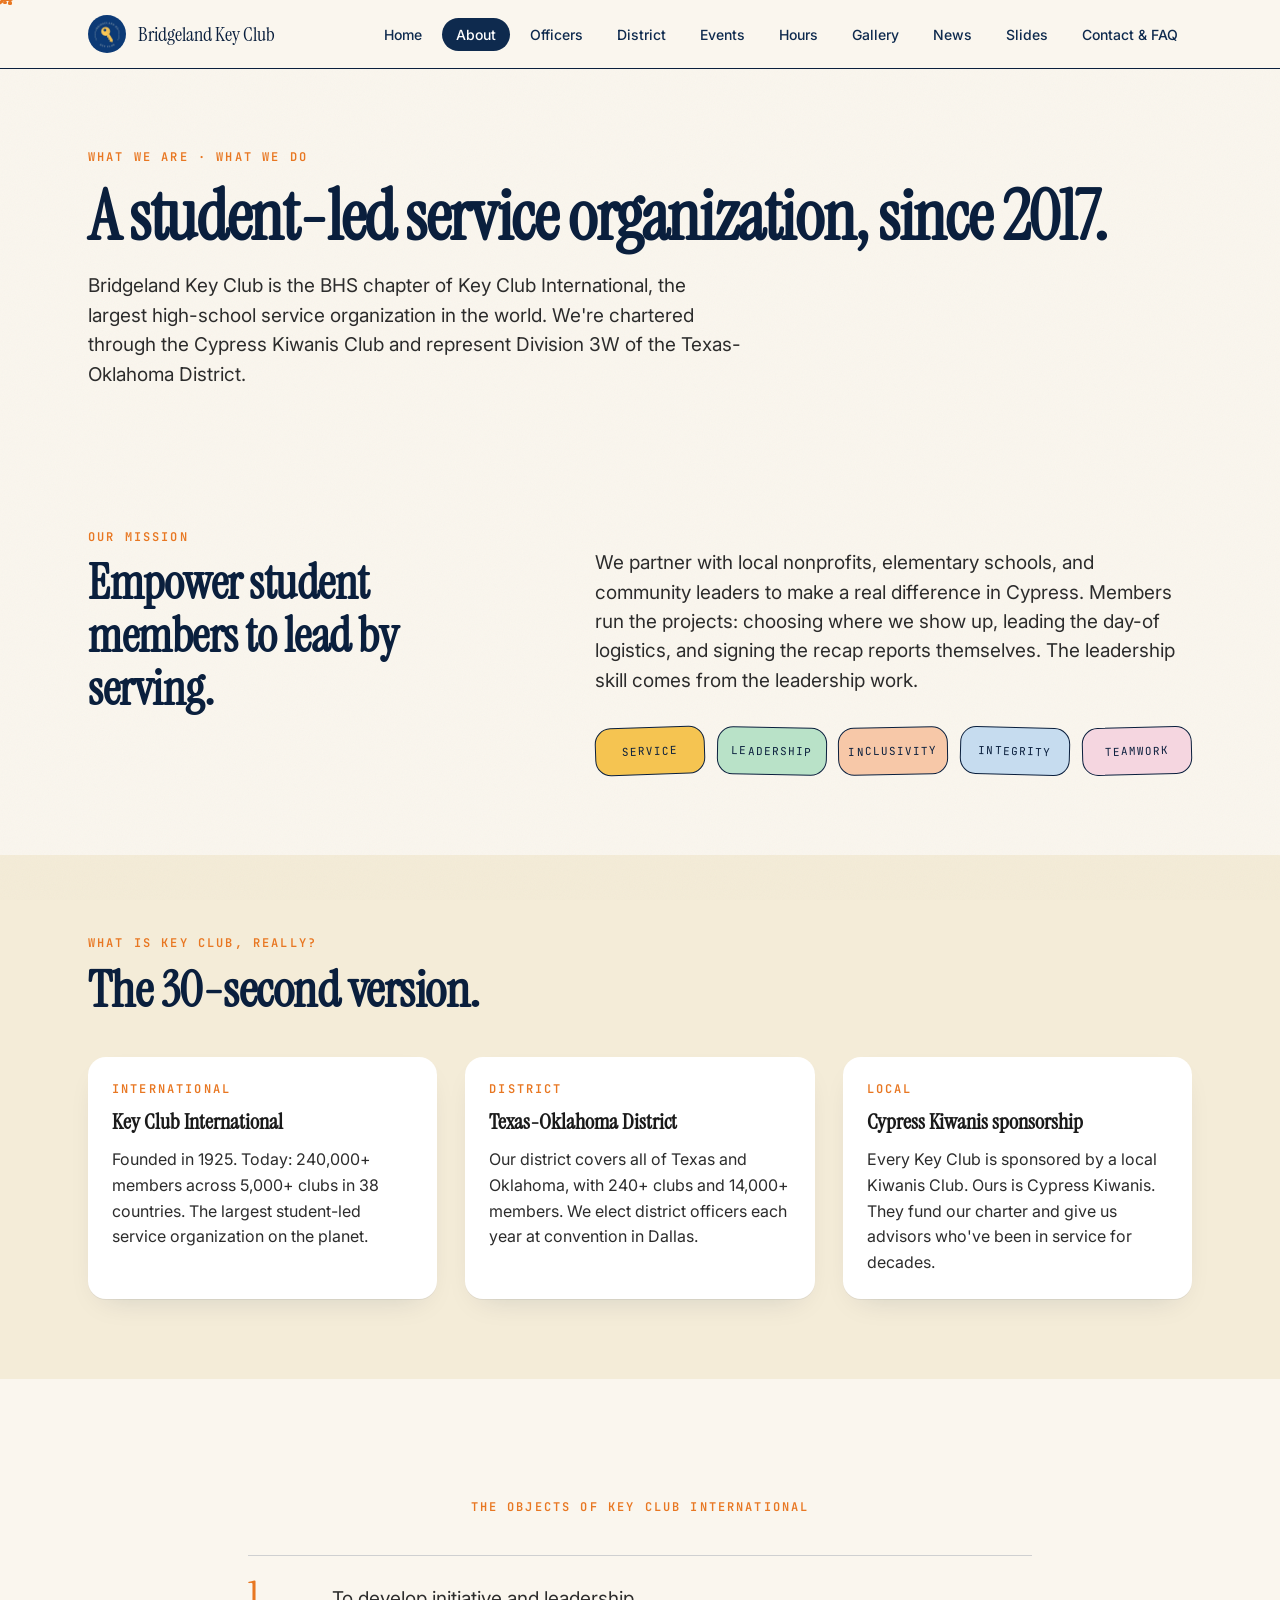
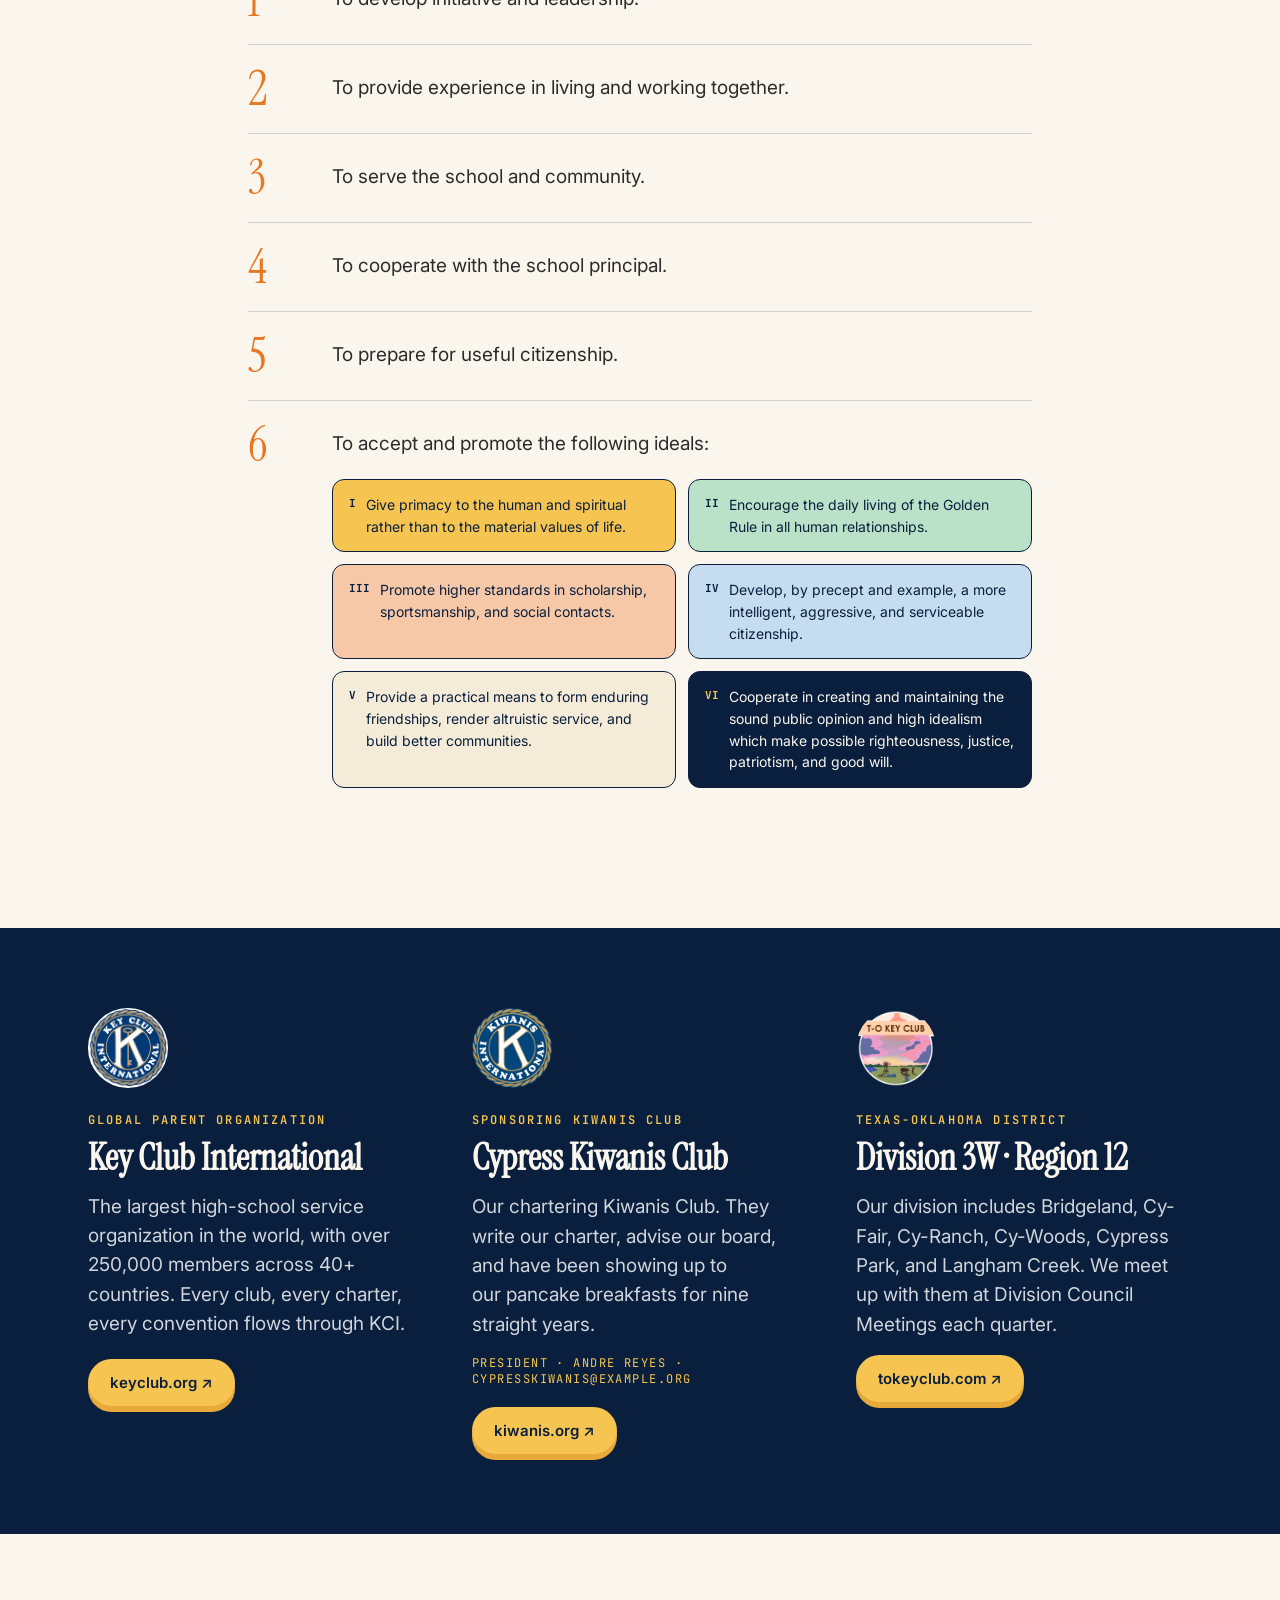
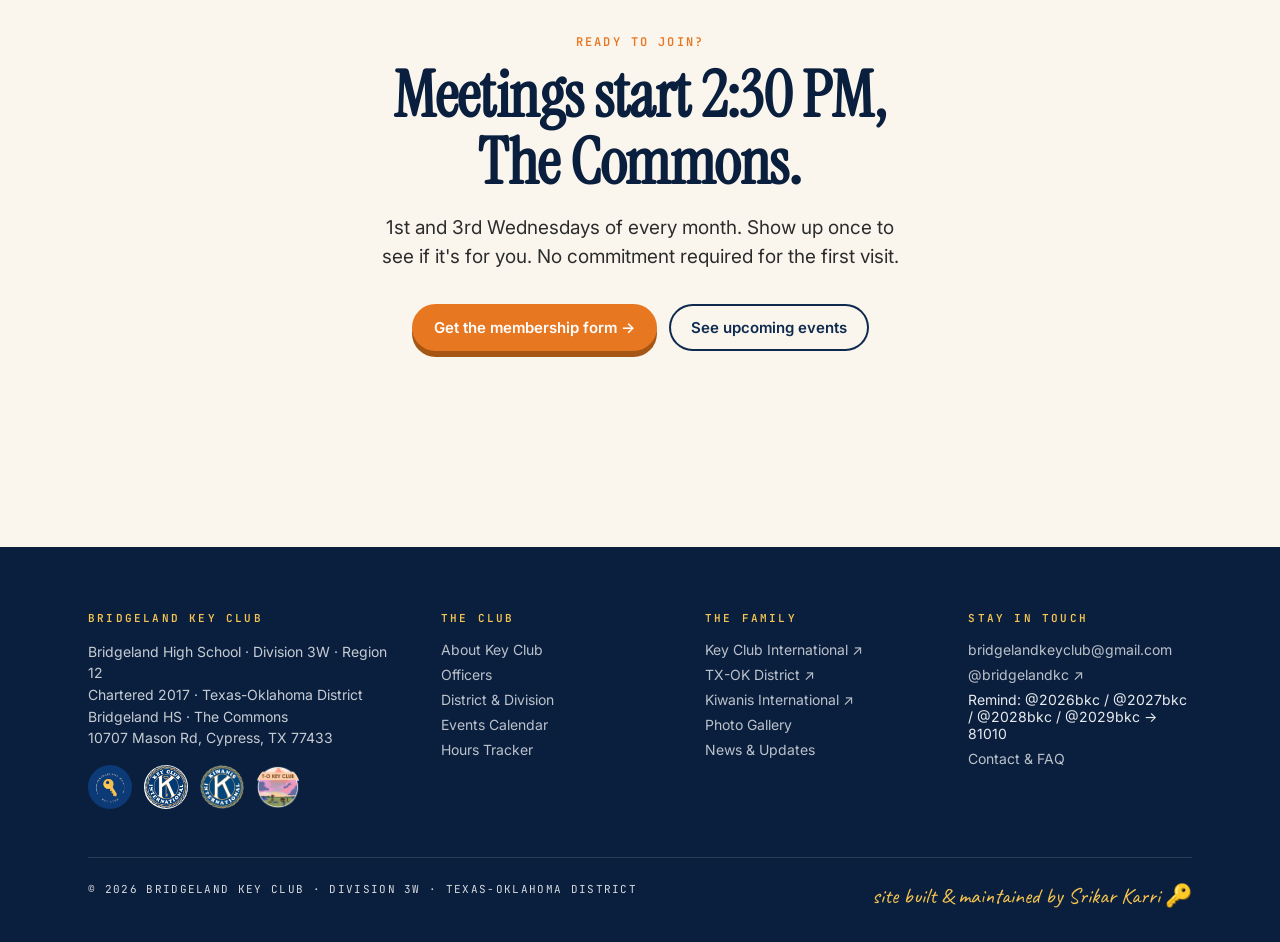
==== about.html @ 5ecffca8 "Initial commit: Bridgeland Key Club website Full static site — 11 pages, shared design system, offic" ====
<!doctype html>
<html lang="en">
<head>
  <meta charset="utf-8" />
  <meta name="viewport" content="width=device-width, initial-scale=1" />
  <title>About | Bridgeland Key Club</title>
  <link rel="icon" href="assets/bridgeland-keyclub-logo.jpg" />
  <link rel="preconnect" href="https://fonts.googleapis.com" />
  <link rel="preconnect" href="https://fonts.gstatic.com" crossorigin />
  <link href="https://fonts.googleapis.com/css2?family=Fraunces:opsz,wght,SOFT@9..144,300..800,30..100&family=Instrument+Serif:ital@0;1&family=Caveat:wght@500;700&family=Inter:wght@400;500;600;700&family=JetBrains+Mono:wght@400;500&display=swap" rel="stylesheet" />
  <link rel="stylesheet" href="shared/styles.css" />
  <style>
    .value-pill {
      text-align:center; padding:16px 8px;
      border:1.5px solid var(--navy-900); border-radius:16px;
      font-family:var(--mono); font-size:11px; letter-spacing:.1em; text-transform:uppercase;
      color:var(--navy-900);
    }
    .obj-row {
      display:grid; grid-template-columns:60px 1fr; gap:24px;
      padding:20px 0; border-top:1px solid rgba(14,42,78,.18);
    }
    .obj-num { font-family:var(--display); font-size:48px; line-height:1; color:var(--red-600); }
    @media(max-width:900px) {
      .dark-3col { grid-template-columns:1fr 1fr !important; gap:36px !important; }
    }
    @media(max-width:720px) {
      .mission-grid  { grid-template-columns:1fr !important; gap:40px !important; }
      .kci-grid      { grid-template-columns:1fr !important; }
      .values-grid   { grid-template-columns:repeat(2,1fr) !important; }
      .three-col     { grid-template-columns:1fr !important; }
      .dark-3col     { grid-template-columns:1fr !important; }
      .ideals-grid   { grid-template-columns:1fr !important; }
    }
    @media(max-width:480px) {
      .values-grid   { grid-template-columns:repeat(2,1fr) !important; }
      .ideals-grid   { grid-template-columns:1fr !important; }
    }
  </style>
</head>
<body class="grain">

  <div id="mascot" style="position:fixed;top:0;left:0;pointer-events:none;z-index:9999;transform:translate(-100px,-100px);">
    <svg width="32" height="32" viewBox="0 0 64 64" fill="none" xmlns="http://www.w3.org/2000/svg">
      <circle cx="24" cy="24" r="16" stroke="#e87722" stroke-width="6"/>
      <circle cx="24" cy="24" r="7"  fill="#e87722"/>
      <rect x="36" y="26" width="22" height="8" rx="4" fill="#e87722"/>
      <rect x="48" y="34" width="8"  height="8" rx="3" fill="#e87722"/>
      <rect x="38" y="34" width="8"  height="6" rx="3" fill="#e87722"/>
    </svg>
  </div>

  <nav class="topnav" style="position:relative;">
    <div class="topnav-inner">
      <a href="home.html" class="topnav-brand">
        <img src="assets/bridgeland-keyclub-logo.jpg" alt="Bridgeland Key Club logo" />
        <span>Bridgeland Key Club</span>
      </a>
      <div class="topnav-links" id="nav-links">
        <a href="home.html"      class="topnav-link">Home</a>
        <a href="about.html"     class="topnav-link active">About</a>
        <a href="officers.html"  class="topnav-link">Officers</a>
        <a href="district.html"  class="topnav-link">District</a>
        <a href="events.html"    class="topnav-link">Events</a>
        <a href="hours.html"     class="topnav-link">Hours</a>
        <a href="gallery.html"   class="topnav-link">Gallery</a>
        <a href="news.html"      class="topnav-link">News</a>
        <a href="slides.html"    class="topnav-link">Slides</a>
        <a href="contact.html"   class="topnav-link">Contact &amp; FAQ</a>
      </div>
      <button class="menu-btn" id="menu-btn" aria-label="Toggle navigation" aria-expanded="false">Menu</button>
    </div>
  </nav>

  <!-- ── Page header ── -->
  <section style="padding:80px 0 60px;background:var(--cream);">
    <div class="wrap">
      <div class="eyebrow" data-reveal>What we are · what we do</div>
      <h1 data-reveal style="font-family:var(--display);font-size:clamp(44px,5.5vw,84px);line-height:1;letter-spacing:-0.02em;margin:16px 0 0;color:var(--navy-900);">A student-led service organization, since 2017.</h1>
      <p data-reveal class="body-lg" style="margin:20px 0 0;max-width:700px;transition-delay:.1s;">Bridgeland Key Club is the BHS chapter of Key Club International, the largest high-school service organization in the world. We're chartered through the Cypress Kiwanis Club and represent Division 3W of the Texas-Oklahoma District.</p>
    </div>
  </section>

  <!-- ── Mission ── -->
  <section style="padding:80px 0;">
    <div class="wrap mission-grid" style="display:grid;grid-template-columns:1fr 1.4fr;gap:80px;align-items:start;">
      <div data-reveal>
        <div class="eyebrow">Our mission</div>
        <h2 style="font-family:var(--display);font-size:clamp(32px,4vw,48px);line-height:1.1;letter-spacing:-0.01em;margin:12px 0 0;color:var(--navy-900);">Empower student members to lead by serving.</h2>
      </div>
      <div data-reveal style="transition-delay:.12s;">
        <p class="body-lg">We partner with local nonprofits, elementary schools, and community leaders to make a real difference in Cypress. Members run the projects: choosing where we show up, leading the day-of logistics, and signing the recap reports themselves. The leadership skill comes from the leadership work.</p>
        <div class="values-grid" style="display:grid;grid-template-columns:repeat(5,1fr);gap:12px;margin-top:32px;">
          <div class="value-pill" style="background:var(--butter);transform:rotate(-2deg);">Service</div>
          <div class="value-pill" style="background:var(--mint);transform:rotate(1deg);">Leadership</div>
          <div class="value-pill" style="background:var(--peach);transform:rotate(-1deg);">Inclusivity</div>
          <div class="value-pill" style="background:var(--sky);transform:rotate(1.5deg);">Integrity</div>
          <div class="value-pill" style="background:#f5d6e0;transform:rotate(-1.5deg);">Teamwork</div>
        </div>
      </div>
    </div>
  </section>

  <!-- ── What is Key Club? ── -->
  <section style="padding:80px 0;background:var(--cream-2);">
    <div class="wrap">
      <div data-reveal>
        <div class="eyebrow">What is Key Club, really?</div>
        <h2 style="font-family:var(--display);font-size:clamp(32px,4vw,52px);line-height:1.05;letter-spacing:-0.01em;margin:12px 0 0;color:var(--navy-900);">The 30-second version.</h2>
      </div>
      <div class="three-col" style="display:grid;grid-template-columns:repeat(3,1fr);gap:28px;margin-top:40px;">
        <div data-reveal style="transition-delay:0ms;">
          <div class="card" style="height:100%;">
            <div class="eyebrow" style="color:var(--red-600);">International</div>
            <h3 style="font-family:var(--display);font-size:22px;line-height:1.2;margin:12px 0;">Key Club International</h3>
            <p class="body" style="margin:0;">Founded in 1925. Today: 240,000+ members across 5,000+ clubs in 38 countries. The largest student-led service organization on the planet.</p>
          </div>
        </div>
        <div data-reveal style="transition-delay:100ms;">
          <div class="card" style="height:100%;">
            <div class="eyebrow" style="color:var(--red-600);">District</div>
            <h3 style="font-family:var(--display);font-size:22px;line-height:1.2;margin:12px 0;">Texas-Oklahoma District</h3>
            <p class="body" style="margin:0;">Our district covers all of Texas and Oklahoma, with 240+ clubs and 14,000+ members. We elect district officers each year at convention in Dallas.</p>
          </div>
        </div>
        <div data-reveal style="transition-delay:200ms;">
          <div class="card" style="height:100%;">
            <div class="eyebrow" style="color:var(--red-600);">Local</div>
            <h3 style="font-family:var(--display);font-size:22px;line-height:1.2;margin:12px 0;">Cypress Kiwanis sponsorship</h3>
            <p class="body" style="margin:0;">Every Key Club is sponsored by a local Kiwanis Club. Ours is Cypress Kiwanis. They fund our charter and give us advisors who've been in service for decades.</p>
          </div>
        </div>
      </div>
    </div>
  </section>

  <!-- ── Objects of Key Club ── -->
  <section style="padding:120px 0;">
    <div class="wrap" style="max-width:880px;">
      <div data-reveal class="eyebrow" style="text-align:center;">The Objects of Key Club International</div>
      <ol style="list-style:none;padding:0;margin:40px 0 0;">
        <li data-reveal class="obj-row" style="transition-delay:0ms;">
          <div class="obj-num">1</div>
          <div class="body-lg" style="padding-top:8px;">To develop initiative and leadership.</div>
        </li>
        <li data-reveal class="obj-row" style="transition-delay:60ms;">
          <div class="obj-num">2</div>
          <div class="body-lg" style="padding-top:8px;">To provide experience in living and working together.</div>
        </li>
        <li data-reveal class="obj-row" style="transition-delay:120ms;">
          <div class="obj-num">3</div>
          <div class="body-lg" style="padding-top:8px;">To serve the school and community.</div>
        </li>
        <li data-reveal class="obj-row" style="transition-delay:180ms;">
          <div class="obj-num">4</div>
          <div class="body-lg" style="padding-top:8px;">To cooperate with the school principal.</div>
        </li>
        <li data-reveal class="obj-row" style="transition-delay:240ms;">
          <div class="obj-num">5</div>
          <div class="body-lg" style="padding-top:8px;">To prepare for useful citizenship.</div>
        </li>
        <li data-reveal class="obj-row" style="transition-delay:300ms;align-items:flex-start;">
          <div class="obj-num">6</div>
          <div style="padding-top:8px;flex:1;">
            <div class="body-lg" style="margin-bottom:20px;">To accept and promote the following ideals:</div>
            <div class="ideals-grid" style="display:grid;grid-template-columns:1fr 1fr;gap:12px;">
              <div style="background:var(--butter);border:1.5px solid var(--navy-900);border-radius:12px;padding:14px 16px;display:flex;gap:10px;align-items:flex-start;">
                <span style="font-family:var(--mono);font-size:11px;font-weight:700;color:var(--navy-900);flex-shrink:0;margin-top:2px;">I</span>
                <span style="font-size:14px;line-height:1.55;color:var(--navy-900);">Give primacy to the human and spiritual rather than to the material values of life.</span>
              </div>
              <div style="background:var(--mint);border:1.5px solid var(--navy-900);border-radius:12px;padding:14px 16px;display:flex;gap:10px;align-items:flex-start;">
                <span style="font-family:var(--mono);font-size:11px;font-weight:700;color:var(--navy-900);flex-shrink:0;margin-top:2px;">II</span>
                <span style="font-size:14px;line-height:1.55;color:var(--navy-900);">Encourage the daily living of the Golden Rule in all human relationships.</span>
              </div>
              <div style="background:var(--peach);border:1.5px solid var(--navy-900);border-radius:12px;padding:14px 16px;display:flex;gap:10px;align-items:flex-start;">
                <span style="font-family:var(--mono);font-size:11px;font-weight:700;color:var(--navy-900);flex-shrink:0;margin-top:2px;">III</span>
                <span style="font-size:14px;line-height:1.55;color:var(--navy-900);">Promote higher standards in scholarship, sportsmanship, and social contacts.</span>
              </div>
              <div style="background:var(--sky);border:1.5px solid var(--navy-900);border-radius:12px;padding:14px 16px;display:flex;gap:10px;align-items:flex-start;">
                <span style="font-family:var(--mono);font-size:11px;font-weight:700;color:var(--navy-900);flex-shrink:0;margin-top:2px;">IV</span>
                <span style="font-size:14px;line-height:1.55;color:var(--navy-900);">Develop, by precept and example, a more intelligent, aggressive, and serviceable citizenship.</span>
              </div>
              <div style="background:var(--cream-2);border:1.5px solid var(--navy-900);border-radius:12px;padding:14px 16px;display:flex;gap:10px;align-items:flex-start;">
                <span style="font-family:var(--mono);font-size:11px;font-weight:700;color:var(--navy-900);flex-shrink:0;margin-top:2px;">V</span>
                <span style="font-size:14px;line-height:1.55;color:var(--navy-900);">Provide a practical means to form enduring friendships, render altruistic service, and build better communities.</span>
              </div>
              <div style="background:var(--navy-900);border:1.5px solid var(--navy-900);border-radius:12px;padding:14px 16px;display:flex;gap:10px;align-items:flex-start;">
                <span style="font-family:var(--mono);font-size:11px;font-weight:700;color:var(--butter);flex-shrink:0;margin-top:2px;">VI</span>
                <span style="font-size:14px;line-height:1.55;color:var(--cream);">Cooperate in creating and maintaining the sound public opinion and high idealism which make possible righteousness, justice, patriotism, and good will.</span>
              </div>
            </div>
          </div>
        </li>
      </ol>
    </div>
  </section>

  <!-- ── KCI + Kiwanis + District dark section ── -->
  <section style="padding:80px 0;background:var(--navy-900);color:var(--cream);">
    <div class="wrap dark-3col" style="display:grid;grid-template-columns:1fr 1fr 1fr;gap:48px;">
      <div data-reveal>
        <img src="assets/keyclub-international-seal.jpg" alt="Key Club International" style="width:80px;margin-bottom:24px;border-radius:50%;" />
        <div class="eyebrow" style="color:var(--butter);">Global parent organization</div>
        <h3 style="font-family:var(--display);font-size:36px;line-height:1;margin:12px 0 16px;color:var(--cream);">Key Club International</h3>
        <p class="body-lg" style="color:rgba(243,244,247,.85);margin:0 0 20px;">The largest high-school service organization in the world, with over 250,000 members across 40+ countries. Every club, every charter, every convention flows through KCI.</p>
        <a href="https://keyclub.org" target="_blank" rel="noopener" class="btn butter">keyclub.org ↗</a>
      </div>
      <div data-reveal style="transition-delay:.08s;">
        <img src="assets/kiwanis-logo.webp" alt="Kiwanis" style="width:80px;margin-bottom:24px;border-radius:8px;" />
        <div class="eyebrow" style="color:var(--butter);">Sponsoring Kiwanis Club</div>
        <h3 style="font-family:var(--display);font-size:36px;line-height:1;margin:12px 0 16px;color:var(--cream);">Cypress Kiwanis Club</h3>
        <p class="body-lg" style="color:rgba(243,244,247,.85);margin:0 0 16px;">Our chartering Kiwanis Club. They write our charter, advise our board, and have been showing up to our pancake breakfasts for nine straight years.</p>
        <p style="font-family:var(--mono);font-size:12px;letter-spacing:.12em;text-transform:uppercase;color:var(--butter);margin:0 0 20px;">President · Andre Reyes · cypresskiwanis@example.org</p>
        <a href="https://kiwanis.org" target="_blank" rel="noopener" class="btn butter">kiwanis.org ↗</a>
      </div>
      <div data-reveal style="transition-delay:.16s;">
        <img src="assets/txok-keyclub-logo.webp" alt="TX-OK Key Club" style="width:80px;margin-bottom:24px;border-radius:50%;" />
        <div class="eyebrow" style="color:var(--butter);">Texas-Oklahoma District</div>
        <h3 style="font-family:var(--display);font-size:36px;line-height:1;margin:12px 0 16px;color:var(--cream);">Division 3W · Region 12</h3>
        <p class="body-lg" style="color:rgba(243,244,247,.85);margin:0 0 16px;">Our division includes Bridgeland, Cy-Fair, Cy-Ranch, Cy-Woods, Cypress Park, and Langham Creek. We meet up with them at Division Council Meetings each quarter.</p>
        <a href="https://tokeyclub.com" target="_blank" rel="noopener" class="btn butter">tokeyclub.com ↗</a>
      </div>
    </div>
  </section>

  <!-- ── Join CTA ── -->
  <section style="padding:100px 0;background:var(--cream);">
    <div class="wrap" style="text-align:center;max-width:640px;">
      <div data-reveal class="eyebrow">Ready to join?</div>
      <h2 data-reveal style="font-family:var(--display);font-size:clamp(36px,5vw,64px);line-height:1.05;letter-spacing:-0.01em;margin:12px 0 16px;color:var(--navy-900);transition-delay:.06s;">Meetings start 2:30 PM, The Commons.</h2>
      <p data-reveal class="body-lg" style="margin:0 0 32px;transition-delay:.1s;">1st and 3rd Wednesdays of every month. Show up once to see if it's for you. No commitment required for the first visit.</p>
      <div data-reveal style="display:flex;gap:12px;justify-content:center;flex-wrap:wrap;transition-delay:.14s;">
        <a href="https://docs.google.com/forms/d/1jY-JtybDWFTm4HO-oOFvker6qQ-0M0anZ0Idi35E0Sk/viewform" target="_blank" rel="noopener" class="btn red">Get the membership form →</a>
        <a href="events.html"  class="btn ghost">See upcoming events</a>
      </div>
    </div>
  </section>

  <footer class="site-footer">
    <div class="wrap">
      <div class="footer-grid">
        <div>
          <h4>Bridgeland Key Club</h4>
          <p style="margin:0;font-size:14px;line-height:1.55;opacity:.85;">
            Bridgeland High School · Division 3W · Region 12<br/>
            Chartered 2017 · Texas-Oklahoma District<br/>
            Bridgeland HS · The Commons<br/>
            10707 Mason Rd, Cypress, TX 77433
          </p>
          <div class="footer-logos">
            <img src="assets/bridgeland-keyclub-logo.jpg"    alt="Bridgeland Key Club" />
            <img src="assets/keyclub-international-seal.jpg" alt="Key Club International" />
            <img src="assets/kiwanis-logo.webp"              alt="Kiwanis" />
            <img src="assets/txok-keyclub-logo.webp"         alt="TX-OK District" />
          </div>
        </div>
        <div>
          <h4>The Club</h4>
          <ul>
            <li><a href="about.html">About Key Club</a></li>
            <li><a href="officers.html">Officers</a></li>
            <li><a href="district.html">District &amp; Division</a></li>
            <li><a href="events.html">Events Calendar</a></li>
            <li><a href="hours.html">Hours Tracker</a></li>
          </ul>
        </div>
        <div>
          <h4>The Family</h4>
          <ul>
            <li><a href="https://keyclub.org"   target="_blank" rel="noopener">Key Club International ↗</a></li>
            <li><a href="https://tokeyclub.com" target="_blank" rel="noopener">TX-OK District ↗</a></li>
            <li><a href="https://kiwanis.org"   target="_blank" rel="noopener">Kiwanis International ↗</a></li>
            <li><a href="gallery.html">Photo Gallery</a></li>
            <li><a href="news.html">News &amp; Updates</a></li>
          </ul>
        </div>
        <div>
          <h4>Stay in touch</h4>
          <ul>
            <li><a href="mailto:bridgelandkeyclub@gmail.com">bridgelandkeyclub@gmail.com</a></li>
            <li><a href="https://instagram.com/bridgelandkc" target="_blank" rel="noopener">@bridgelandkc ↗</a></li>
            <li>Remind: @2026bkc / @2027bkc / @2028bkc / @2029bkc → 81010</li>
            <li><a href="contact.html">Contact &amp; FAQ</a></li>
          </ul>
        </div>
      </div>
      <div class="footer-bottom">
        <span>© <span id="yr"></span> Bridgeland Key Club · Division 3W · Texas-Oklahoma District</span>
        <span class="footer-credit">site built &amp; maintained by Srikar Karri 🔑</span>
      </div>
    </div>
  </footer>

  <script src="shared/data.js"></script>
  <script>
    document.getElementById('yr').textContent = new Date().getFullYear();

    var menuBtn  = document.getElementById('menu-btn');
    var navLinks = document.getElementById('nav-links');
    menuBtn.addEventListener('click', function() {
      var open = document.body.classList.toggle('nav-open');
      menuBtn.setAttribute('aria-expanded', open);
    });

    var revealObs = new IntersectionObserver(function(entries) {
      entries.forEach(function(e) { if (e.isIntersecting) { e.target.classList.add('in'); revealObs.unobserve(e.target); } });
    }, { threshold: 0.12 });
    document.querySelectorAll('[data-reveal]').forEach(function(el) { revealObs.observe(el); });

    var mascot = document.getElementById('mascot');
    var mx = 0, my = 0, cx = 0, cy = 0;
    document.addEventListener('mousemove', function(e) { mx = e.clientX; my = e.clientY; });
    (function tick() {
      cx += (mx - cx) * 0.12; cy += (my - cy) * 0.12;
      var angle = Math.atan2(my - cy, mx - cx) * 180 / Math.PI;
      mascot.style.transform = 'translate(' + (cx - 16) + 'px,' + (cy - 16) + 'px) rotate(' + angle + 'deg)';
      requestAnimationFrame(tick);
    })();
  </script>
</body>
</html>
---- shared/styles.css ----
/* ============================================================
   Bridgeland Key Club — shared design tokens & utilities
   ============================================================ */

:root {
  /* Bridgeland palette */
  --navy-900: #0a1f3d;
  --navy-800: #0e2a4e;
  --navy-700: #16386a;
  --navy-600: #1f4682;
  --silver-300: #d8dbe0;
  --silver-200: #e8eaee;
  --silver-100: #f3f4f7;
  --red-600:  #e87722;
  --red-500:  #f08a3a;
  --red-100:  #fde9d4;

  /* Warm playful accents (Direction 1 default) */
  --cream:    #faf6ee;
  --cream-2:  #f4ecd8;
  --butter:   #f5c451;
  --butter-2: #e8a93b;
  --mint:     #b9e2c8;
  --peach:    #f7c8a8;
  --sky:      #c6dcef;
  --ink:      #1a1a1a;
  --ink-2:    #2c2c2c;
  --paper:    #fffaf0;

  /* Dark mode */
  --dark-bg:  #0a1326;
  --dark-card:#152340;
  --dark-fg:  #f3f4f7;

  /* Type */
  --serif: "Fraunces", "Iowan Old Style", Georgia, serif;
  --display: "Instrument Serif", "Fraunces", Georgia, serif;
  --hand: "Caveat", "Bradley Hand", cursive;
  --sans: "Inter", -apple-system, BlinkMacSystemFont, "Segoe UI", sans-serif;
  --mono: "JetBrains Mono", "SF Mono", ui-monospace, Menlo, monospace;

  --maxw: 1200px;
  --gutter: clamp(20px, 4vw, 48px);
}

* { box-sizing: border-box; }

html, body {
  margin: 0;
  padding: 0;
  font-family: var(--sans);
  color: var(--ink);
  background: var(--cream);
  -webkit-font-smoothing: antialiased;
  text-rendering: optimizeLegibility;
}

a { color: inherit; }

img { max-width: 100%; display: block; }

/* Subtle grain so cream backgrounds don't feel flat */
.grain::before {
  content: "";
  position: fixed;
  inset: 0;
  pointer-events: none;
  z-index: 1;
  opacity: 0.04;
  mix-blend-mode: multiply;
  background-image: url("data:image/svg+xml;utf8,<svg xmlns='http://www.w3.org/2000/svg' width='200' height='200'><filter id='n'><feTurbulence type='fractalNoise' baseFrequency='0.85' numOctaves='2'/></filter><rect width='100%' height='100%' filter='url(%23n)'/></svg>");
}

/* Container */
.wrap {
  width: 100%;
  max-width: var(--maxw);
  margin: 0 auto;
  padding: 0 var(--gutter);
  position: relative;
  z-index: 2;
}

/* ============================================================
   Sticker / scrapbook utilities (Direction 1)
   ============================================================ */

.tape {
  position: absolute;
  background: rgba(245, 196, 81, 0.55);
  height: 22px;
  width: 90px;
  box-shadow: 0 2px 4px rgba(0,0,0,0.06);
  pointer-events: none;
}
.tape.washi-mint { background: rgba(185, 226, 200, 0.7); }
.tape.washi-peach { background: rgba(247, 200, 168, 0.7); }
.tape.washi-red { background: rgba(200,16,46,0.25); }

.polaroid {
  background: white;
  padding: 12px 12px 44px;
  box-shadow: 0 12px 28px -8px rgba(10,31,61,0.25), 0 2px 4px rgba(0,0,0,0.06);
  display: inline-block;
  position: relative;
  font-family: var(--hand);
  text-align: center;
  font-size: 22px;
  color: var(--navy-800);
}
.polaroid .pic {
  width: 100%;
  aspect-ratio: 1/1;
  background: var(--silver-200);
  display: block;
  margin-bottom: 8px;
  background-image: linear-gradient(135deg, var(--navy-700), var(--navy-800));
  position: relative;
  overflow: hidden;
}

.sticker-key {
  width: 56px;
  height: 56px;
  display: inline-grid;
  place-items: center;
  border-radius: 50%;
  background: var(--butter);
  color: var(--navy-900);
  font-weight: 800;
  box-shadow: 0 4px 0 rgba(0,0,0,0.12), inset 0 -3px 0 rgba(0,0,0,0.08);
  position: relative;
}

.handnote {
  font-family: var(--hand);
  color: var(--red-600);
  transform: rotate(-3deg);
  display: inline-block;
}

/* ============================================================
   Buttons
   ============================================================ */

.btn {
  display: inline-flex;
  align-items: center;
  gap: 10px;
  padding: 14px 22px;
  border-radius: 999px;
  background: var(--navy-800);
  color: white;
  font-family: var(--sans);
  font-weight: 600;
  font-size: 15px;
  text-decoration: none;
  border: none;
  cursor: pointer;
  transition: transform 0.15s ease, box-shadow 0.15s ease;
  box-shadow: 0 6px 0 var(--navy-900);
}
.btn:hover { transform: translateY(-2px); box-shadow: 0 8px 0 var(--navy-900); }
.btn:active { transform: translateY(2px); box-shadow: 0 2px 0 var(--navy-900); }

.btn.red { background: var(--red-600); box-shadow: 0 6px 0 #a55514; }
.btn.red:hover { box-shadow: 0 8px 0 #a55514; }
.btn.butter { background: var(--butter); color: var(--navy-900); box-shadow: 0 6px 0 var(--butter-2); }
.btn.butter:hover { box-shadow: 0 8px 0 var(--butter-2); }
.btn.ghost { background: transparent; color: var(--navy-800); box-shadow: inset 0 0 0 2px var(--navy-800); }
.btn.ghost:hover { background: var(--navy-800); color: white; }

/* ============================================================
   Section headers
   ============================================================ */

.eyebrow {
  font-family: var(--mono);
  font-size: 12px;
  letter-spacing: 0.18em;
  text-transform: uppercase;
  color: var(--red-600);
  font-weight: 600;
}

.h-display {
  font-family: var(--display);
  font-weight: 400;
  font-size: clamp(48px, 7vw, 96px);
  line-height: 0.95;
  letter-spacing: -0.02em;
  color: var(--navy-900);
  margin: 0;
  text-wrap: balance;
}

.h-section {
  font-family: var(--display);
  font-weight: 400;
  font-size: clamp(36px, 5vw, 64px);
  line-height: 1;
  letter-spacing: -0.02em;
  color: var(--navy-900);
  margin: 0 0 24px;
}

.h-card {
  font-family: var(--serif);
  font-weight: 600;
  font-size: 22px;
  line-height: 1.15;
  letter-spacing: -0.01em;
  color: var(--navy-900);
  margin: 0;
}

.body-lg {
  font-size: 19px;
  line-height: 1.55;
  color: var(--ink-2);
  text-wrap: pretty;
}

.body { font-size: 16px; line-height: 1.6; color: var(--ink-2); }

/* ============================================================
   Cards
   ============================================================ */

.card {
  background: white;
  border-radius: 18px;
  padding: 24px;
  box-shadow: 0 1px 0 rgba(10,31,61,0.06), 0 12px 32px -16px rgba(10,31,61,0.18);
  position: relative;
}

.card.bordered {
  border: 1.5px solid var(--navy-900);
  box-shadow: 6px 6px 0 var(--navy-900);
}

.tilt-l { transform: rotate(-1.5deg); }
.tilt-r { transform: rotate(1.8deg); }
.tilt-l-lg { transform: rotate(-3deg); }
.tilt-r-lg { transform: rotate(3deg); }

/* ============================================================
   Nav
   ============================================================ */

.topnav {
  position: sticky;
  top: 0;
  z-index: 50;
  background: var(--cream);
  border-bottom: 1.5px solid var(--navy-900);
  backdrop-filter: blur(8px);
}
.topnav-inner {
  display: flex;
  align-items: center;
  gap: 28px;
  height: 68px;
  max-width: var(--maxw);
  margin: 0 auto;
  padding: 0 var(--gutter);
}
.topnav-brand {
  display: flex;
  align-items: center;
  gap: 12px;
  font-family: var(--display);
  font-size: 20px;
  color: var(--navy-900);
  text-decoration: none;
  font-weight: 500;
}
.topnav-brand img { width: 38px; height: 38px; border-radius: 50%; }
.topnav-links {
  display: flex;
  gap: 6px;
  margin-left: auto;
  flex-wrap: wrap;
}
.topnav-link {
  padding: 8px 14px;
  border-radius: 999px;
  text-decoration: none;
  color: var(--navy-800);
  font-size: 14px;
  font-weight: 500;
  transition: background 0.15s;
}
.topnav-link:hover { background: var(--silver-200); }
.topnav-link.active { background: var(--navy-800); color: white; }

/* ============================================================
   Footer
   ============================================================ */

.site-footer {
  background: var(--navy-900);
  color: var(--silver-200);
  padding: 64px 0 32px;
  margin-top: 96px;
  position: relative;
  z-index: 2;
}
.site-footer a { color: var(--silver-200); }
.footer-grid {
  display: grid;
  grid-template-columns: 1.4fr 1fr 1fr 1fr;
  gap: 40px;
}
.footer-grid h4 {
  font-family: var(--mono);
  font-size: 11px;
  letter-spacing: 0.2em;
  text-transform: uppercase;
  color: var(--butter);
  margin: 0 0 16px;
  font-weight: 600;
}
.footer-grid ul { list-style: none; padding: 0; margin: 0; display: flex; flex-direction: column; gap: 8px; font-size: 14px; }
.footer-grid a { text-decoration: none; opacity: 0.8; }
.footer-grid a:hover { opacity: 1; color: var(--butter); }
.footer-bottom {
  margin-top: 48px;
  padding-top: 24px;
  border-top: 1px solid rgba(255,255,255,0.12);
  font-family: var(--mono);
  font-size: 11px;
  letter-spacing: 0.12em;
  text-transform: uppercase;
  color: var(--silver-300);
  display: flex;
  justify-content: space-between;
  flex-wrap: wrap;
  gap: 16px;
}
.footer-credit {
  font-family: var(--hand);
  font-size: 22px;
  text-transform: none;
  letter-spacing: 0;
  color: var(--butter);
}
.footer-logos { display: flex; gap: 12px; margin-top: 16px; align-items: center; }
.footer-logos img { width: 44px; height: 44px; border-radius: 50%; object-fit: cover; }

/* ============================================================
   Photo placeholder system (no fake photos drawn)
   ============================================================ */

.photo-ph {
  position: relative;
  background:
    repeating-linear-gradient(
      135deg,
      rgba(14,42,78,0.06) 0 8px,
      rgba(14,42,78,0.10) 8px 16px
    ),
    var(--silver-200);
  display: grid;
  place-items: center;
  font-family: var(--mono);
  font-size: 11px;
  letter-spacing: 0.15em;
  text-transform: uppercase;
  color: var(--navy-700);
  text-align: center;
  padding: 16px;
  overflow: hidden;
}
.photo-ph::before {
  content: "";
  position: absolute;
  inset: 8px;
  border: 1.5px dashed rgba(14,42,78,0.35);
  border-radius: inherit;
  pointer-events: none;
}

/* ============================================================
   Dark mode (applied to body[data-theme="dark"])
   ============================================================ */

body[data-theme="dark"] {
  --cream: #0a1326;
  --cream-2: #14213f;
  --paper: #14213f;
  --silver-100: #1d2c4d;
  --silver-200: #25365b;
  --ink: #f3f4f7;
  --ink-2: #c7cdd9;
  --navy-900: #f5e6c8;
  --navy-800: #f0d99f;
}
body[data-theme="dark"] .topnav { background: rgba(10,19,38,0.85); border-bottom-color: rgba(255,255,255,0.1); }
body[data-theme="dark"] .topnav-link { color: var(--silver-200); }
body[data-theme="dark"] .topnav-link:hover { background: rgba(255,255,255,0.1); }
body[data-theme="dark"] .topnav-link.active { background: var(--butter); color: var(--navy-900); }
body[data-theme="dark"] .card { background: var(--cream-2); }
body[data-theme="dark"] .photo-ph { background: repeating-linear-gradient(135deg, rgba(255,255,255,0.04) 0 8px, rgba(255,255,255,0.07) 8px 16px), #1d2c4d; color: #c7cdd9; }
body[data-theme="dark"] .btn { background: var(--butter); color: var(--navy-900); box-shadow: 0 6px 0 var(--butter-2); }

/* Prevent horizontal overflow globally */
html { overflow-x: hidden; }
body { overflow-x: hidden; }

/* Responsive */
@media (max-width: 800px) {
  .footer-grid { grid-template-columns: 1fr 1fr; }
  .topnav-links { display: none; }
  .topnav .menu-btn { display: inline-flex; }
}

@media (max-width: 640px) {
  .body-lg { font-size: 17px; }
  .btn { padding: 11px 18px; font-size: 14px; }
  .topnav-brand span { display: none; }
  .site-footer { margin-top: 60px; padding-top: 44px; }
  .footer-bottom { flex-direction: column; align-items: flex-start; }
}

@media (max-width: 480px) {
  .footer-grid { grid-template-columns: 1fr; }
  .footer-logos img { width: 36px; height: 36px; }
  .card { padding: 18px; }
}

/* Mobile nav open state */
body.nav-open .topnav-links {
  display: flex;
  flex-direction: column;
  position: absolute;
  top: 100%;
  left: 0; right: 0;
  background: var(--navy-900);
  padding: 12px 0 20px;
  z-index: 200;
  box-shadow: 0 8px 24px rgba(0,0,0,.25);
}
body.nav-open .topnav-link {
  color: var(--cream);
  padding: 10px 24px;
  font-size: 15px;
  border-radius: 0;
}
body.nav-open .topnav-link:hover,
body.nav-open .topnav-link.active { background: rgba(255,255,255,.08); }

.menu-btn {
  display: none;
  margin-left: auto;
  background: var(--navy-800);
  color: white;
  border: none;
  padding: 10px 16px;
  border-radius: 999px;
  font-family: var(--mono);
  font-size: 12px;
  letter-spacing: 0.1em;
  text-transform: uppercase;
  min-height: 44px;
  cursor: pointer;
}

/* Scroll-reveal helper */
[data-reveal] {
  opacity: 0;
  transform: translateY(24px);
  transition: opacity 0.7s cubic-bezier(.2,.7,.2,1), transform 0.7s cubic-bezier(.2,.7,.2,1);
}
[data-reveal].in {
  opacity: 1;
  transform: translateY(0);
}
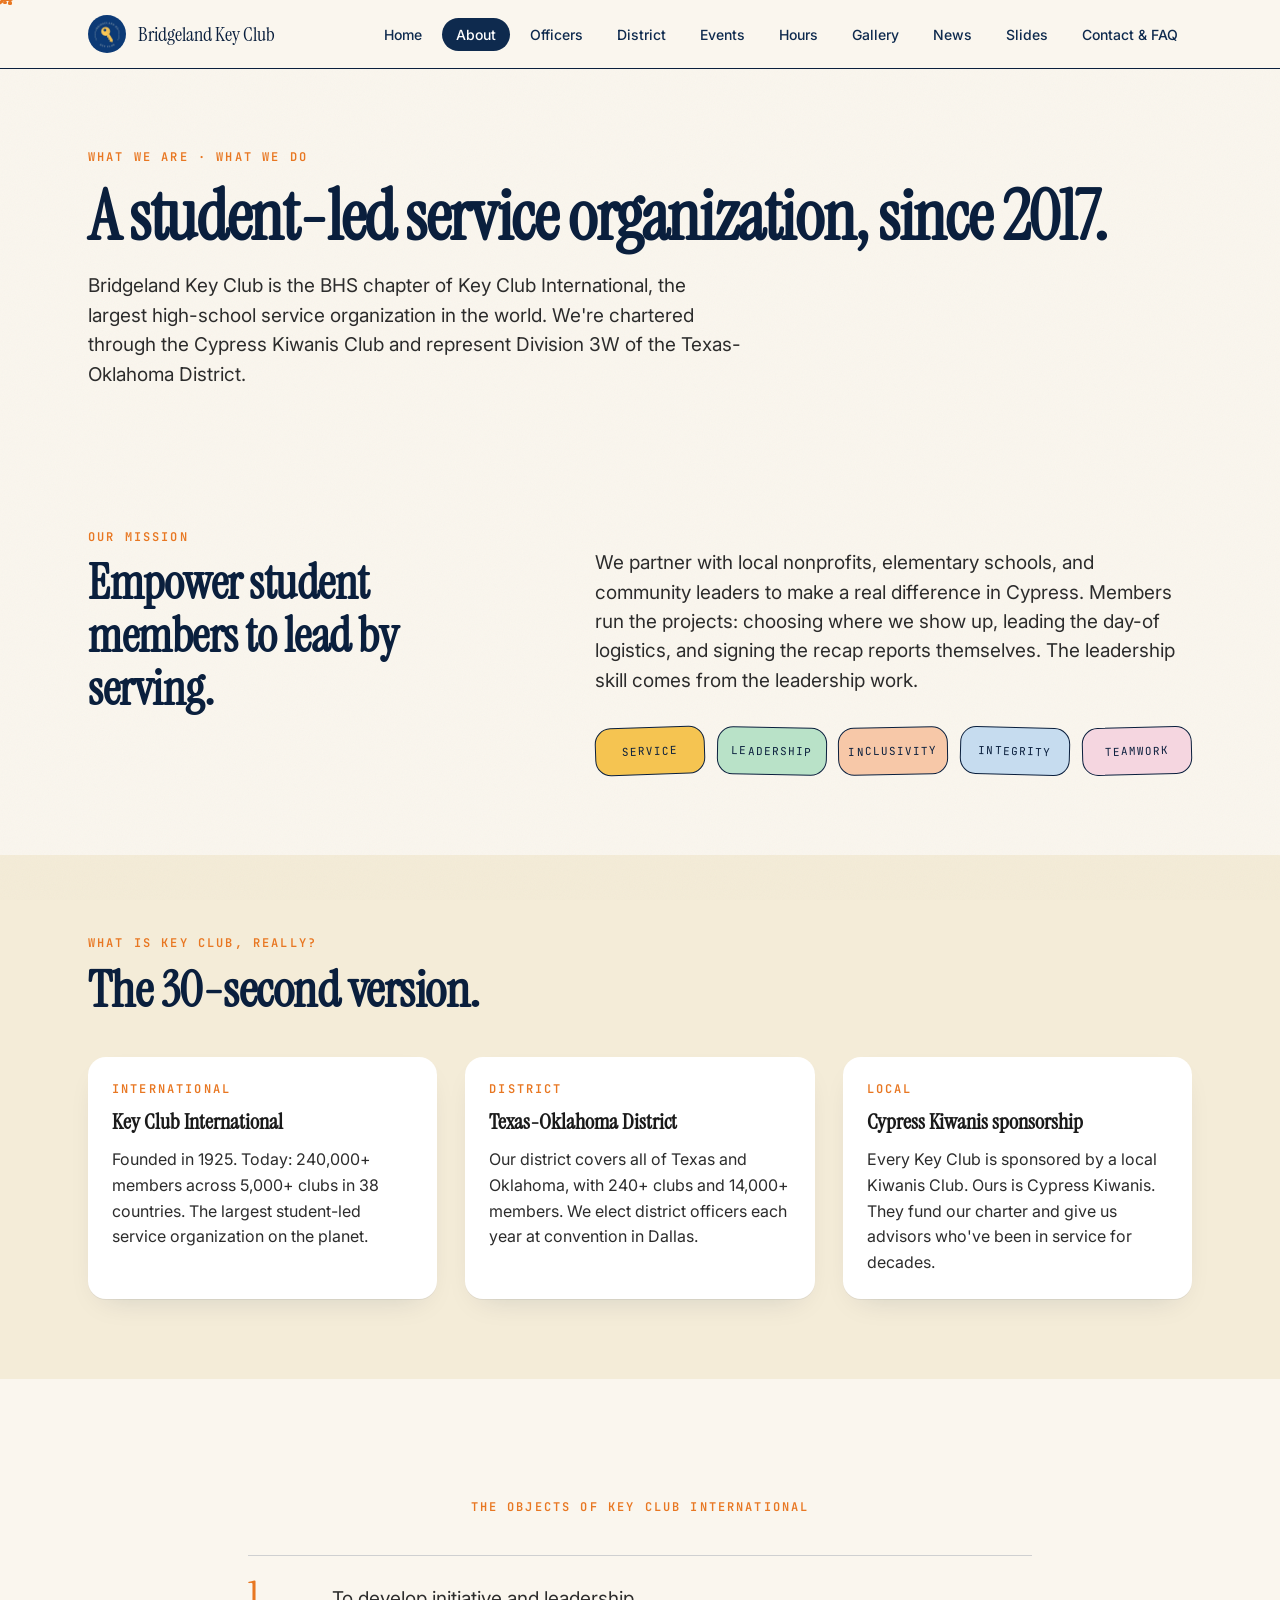
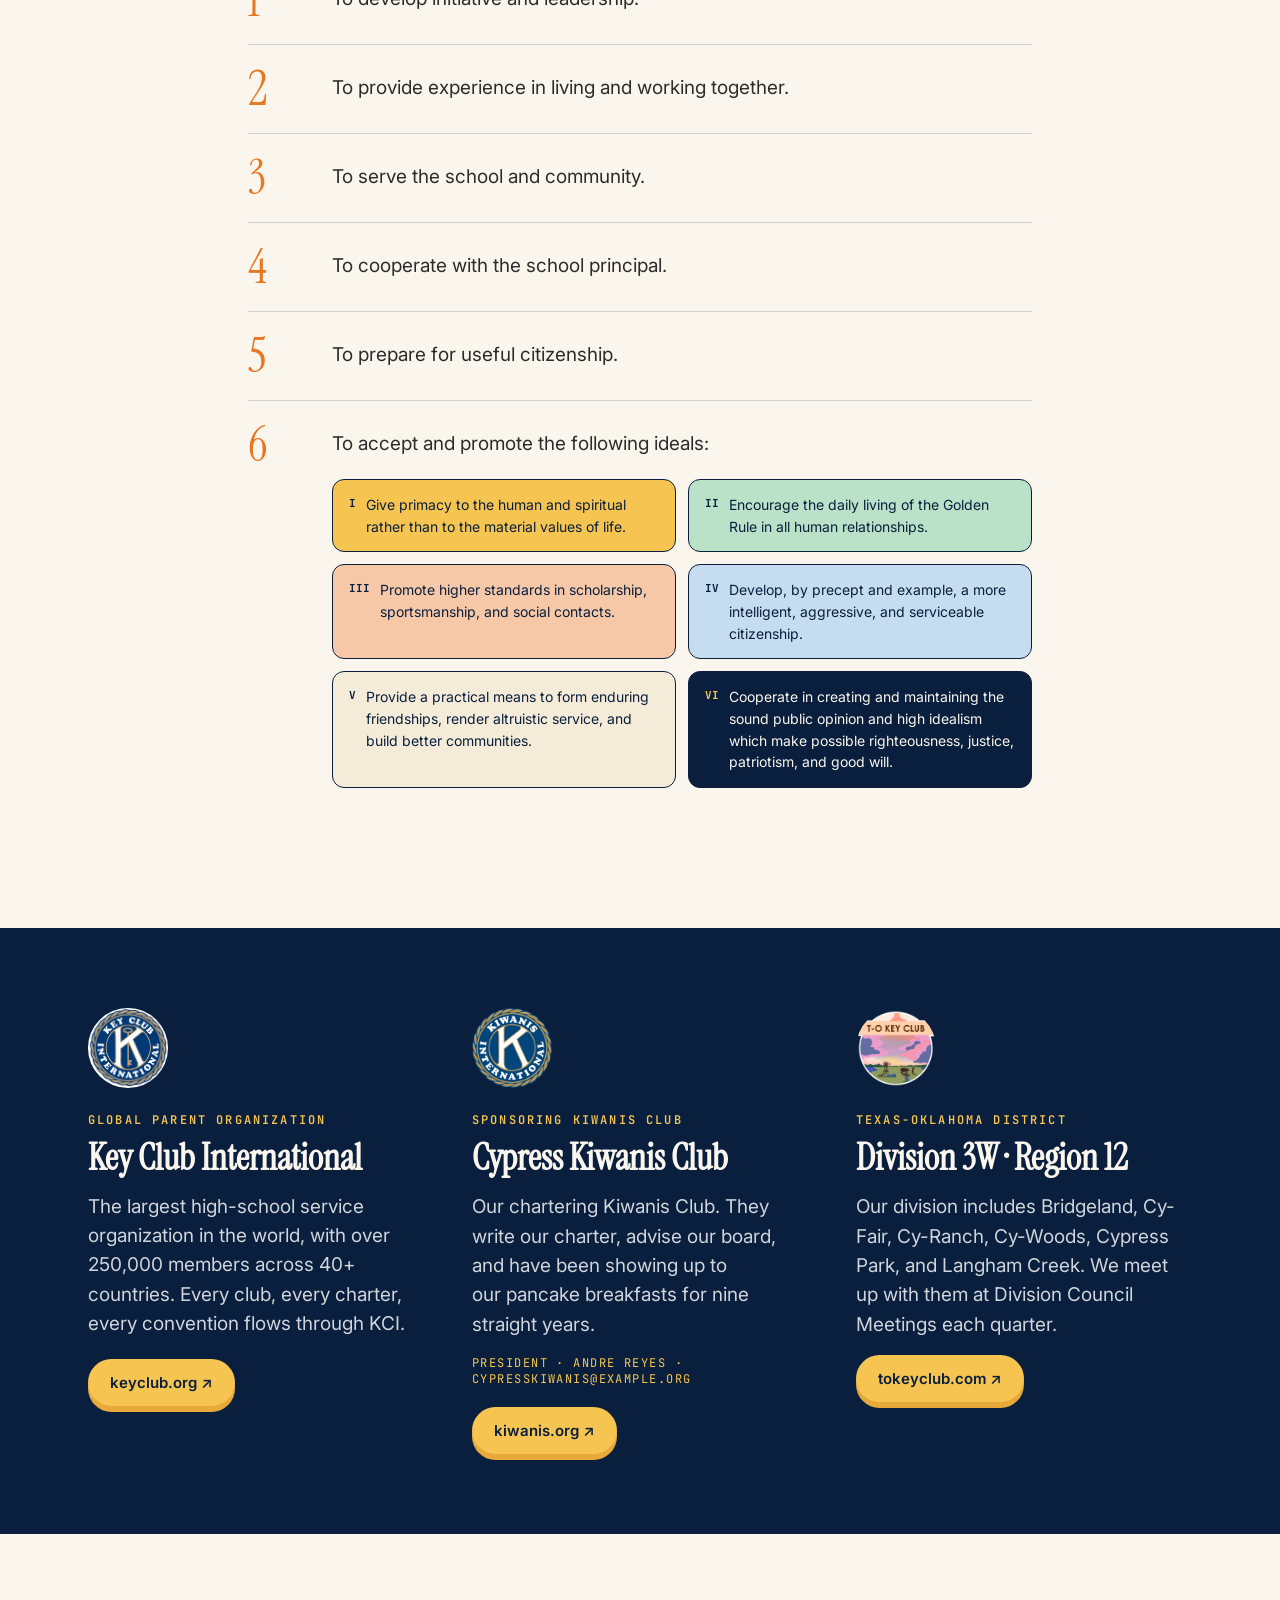
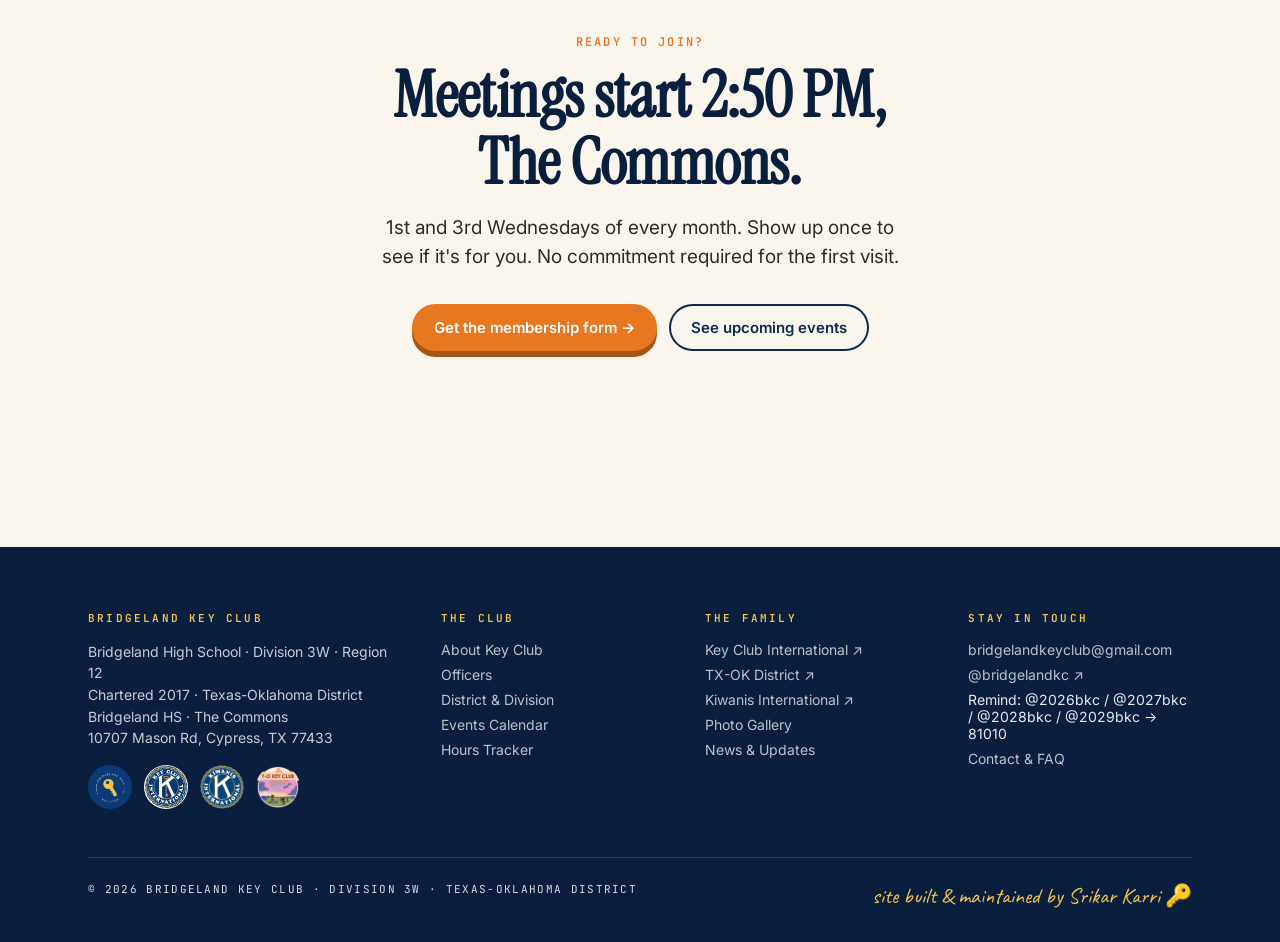
==== commit 1ada9e56: "Update member stats, meeting time, and strike policy; refresh CLAUDE.md Bump members to 254, hours t" ====
--- a/about.html
+++ b/about.html
@@ -227,7 +227,7 @@
   <section style="padding:100px 0;background:var(--cream);">
     <div class="wrap" style="text-align:center;max-width:640px;">
       <div data-reveal class="eyebrow">Ready to join?</div>
-      <h2 data-reveal style="font-family:var(--display);font-size:clamp(36px,5vw,64px);line-height:1.05;letter-spacing:-0.01em;margin:12px 0 16px;color:var(--navy-900);transition-delay:.06s;">Meetings start 2:30 PM, The Commons.</h2>
+      <h2 data-reveal style="font-family:var(--display);font-size:clamp(36px,5vw,64px);line-height:1.05;letter-spacing:-0.01em;margin:12px 0 16px;color:var(--navy-900);transition-delay:.06s;">Meetings start 2:50 PM, The Commons.</h2>
       <p data-reveal class="body-lg" style="margin:0 0 32px;transition-delay:.1s;">1st and 3rd Wednesdays of every month. Show up once to see if it's for you. No commitment required for the first visit.</p>
       <div data-reveal style="display:flex;gap:12px;justify-content:center;flex-wrap:wrap;transition-delay:.14s;">
         <a href="https://docs.google.com/forms/d/1jY-JtybDWFTm4HO-oOFvker6qQ-0M0anZ0Idi35E0Sk/viewform" target="_blank" rel="noopener" class="btn red">Get the membership form →</a>
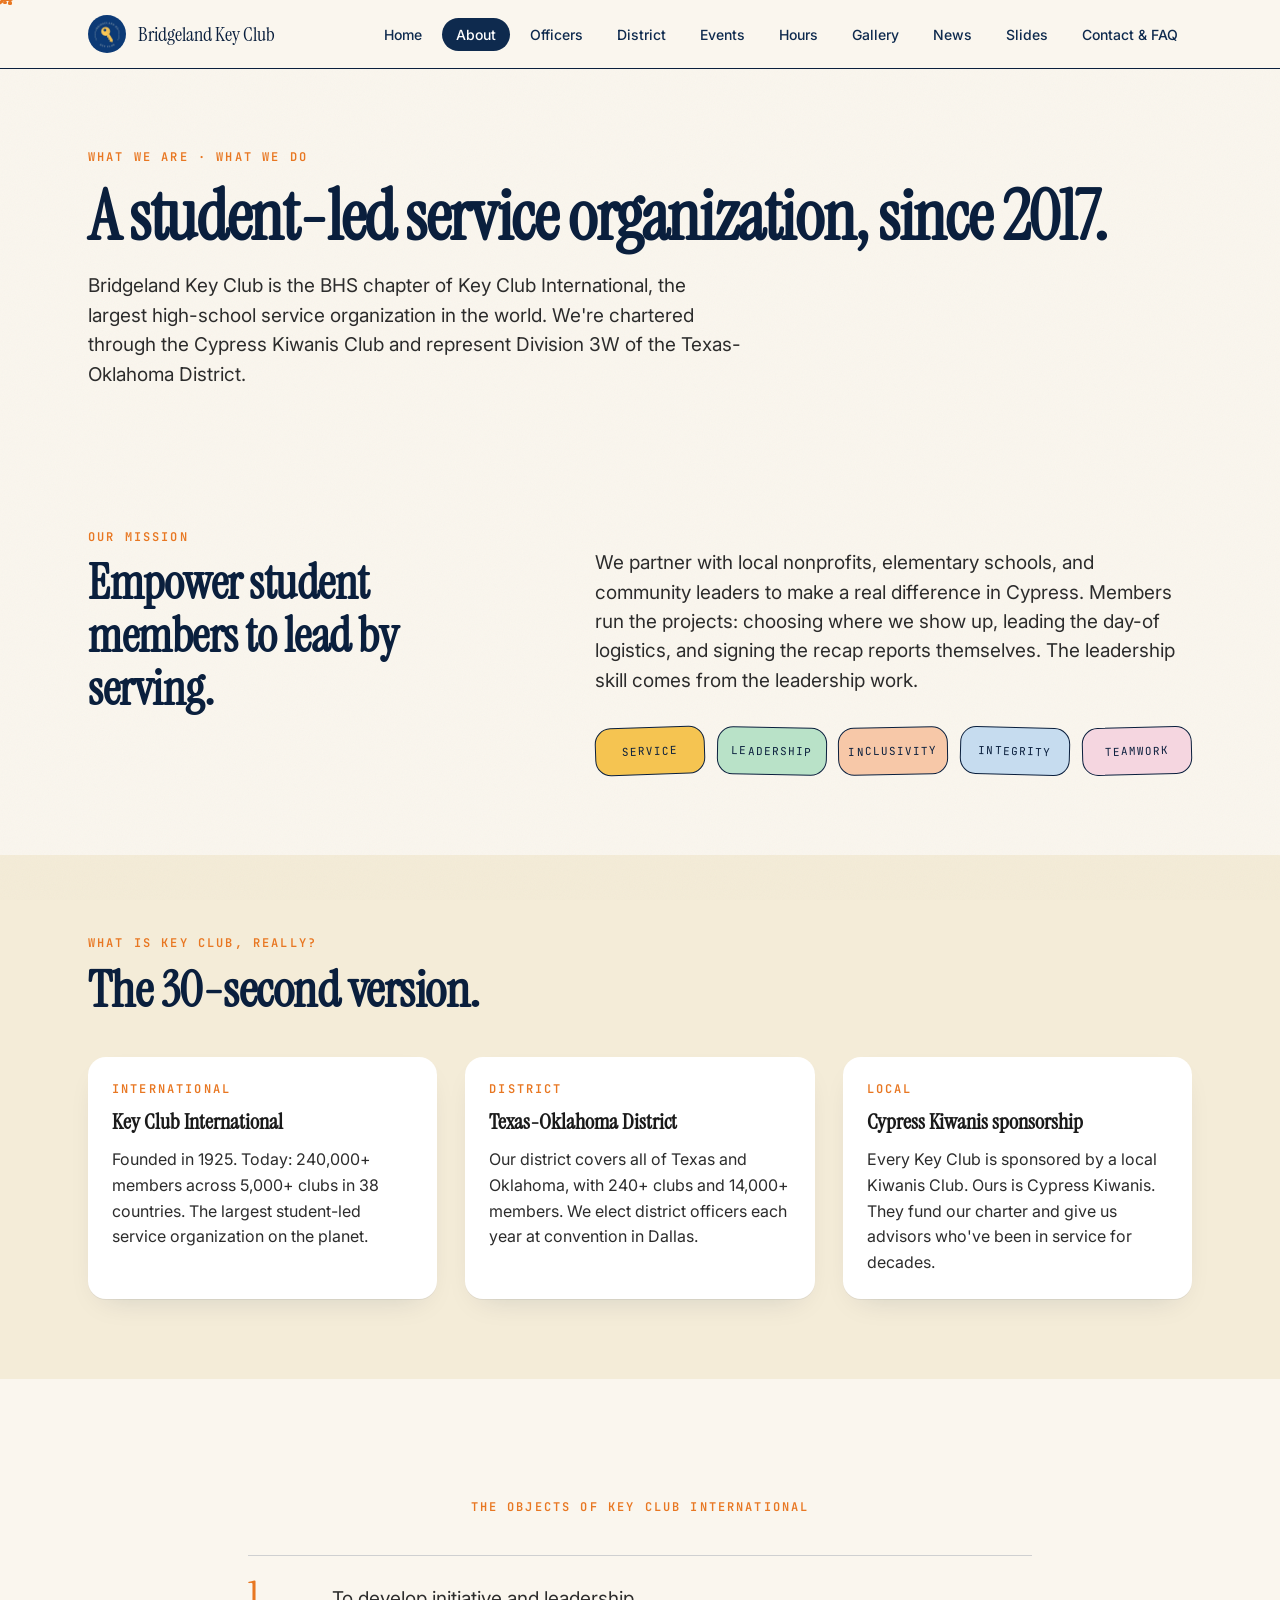
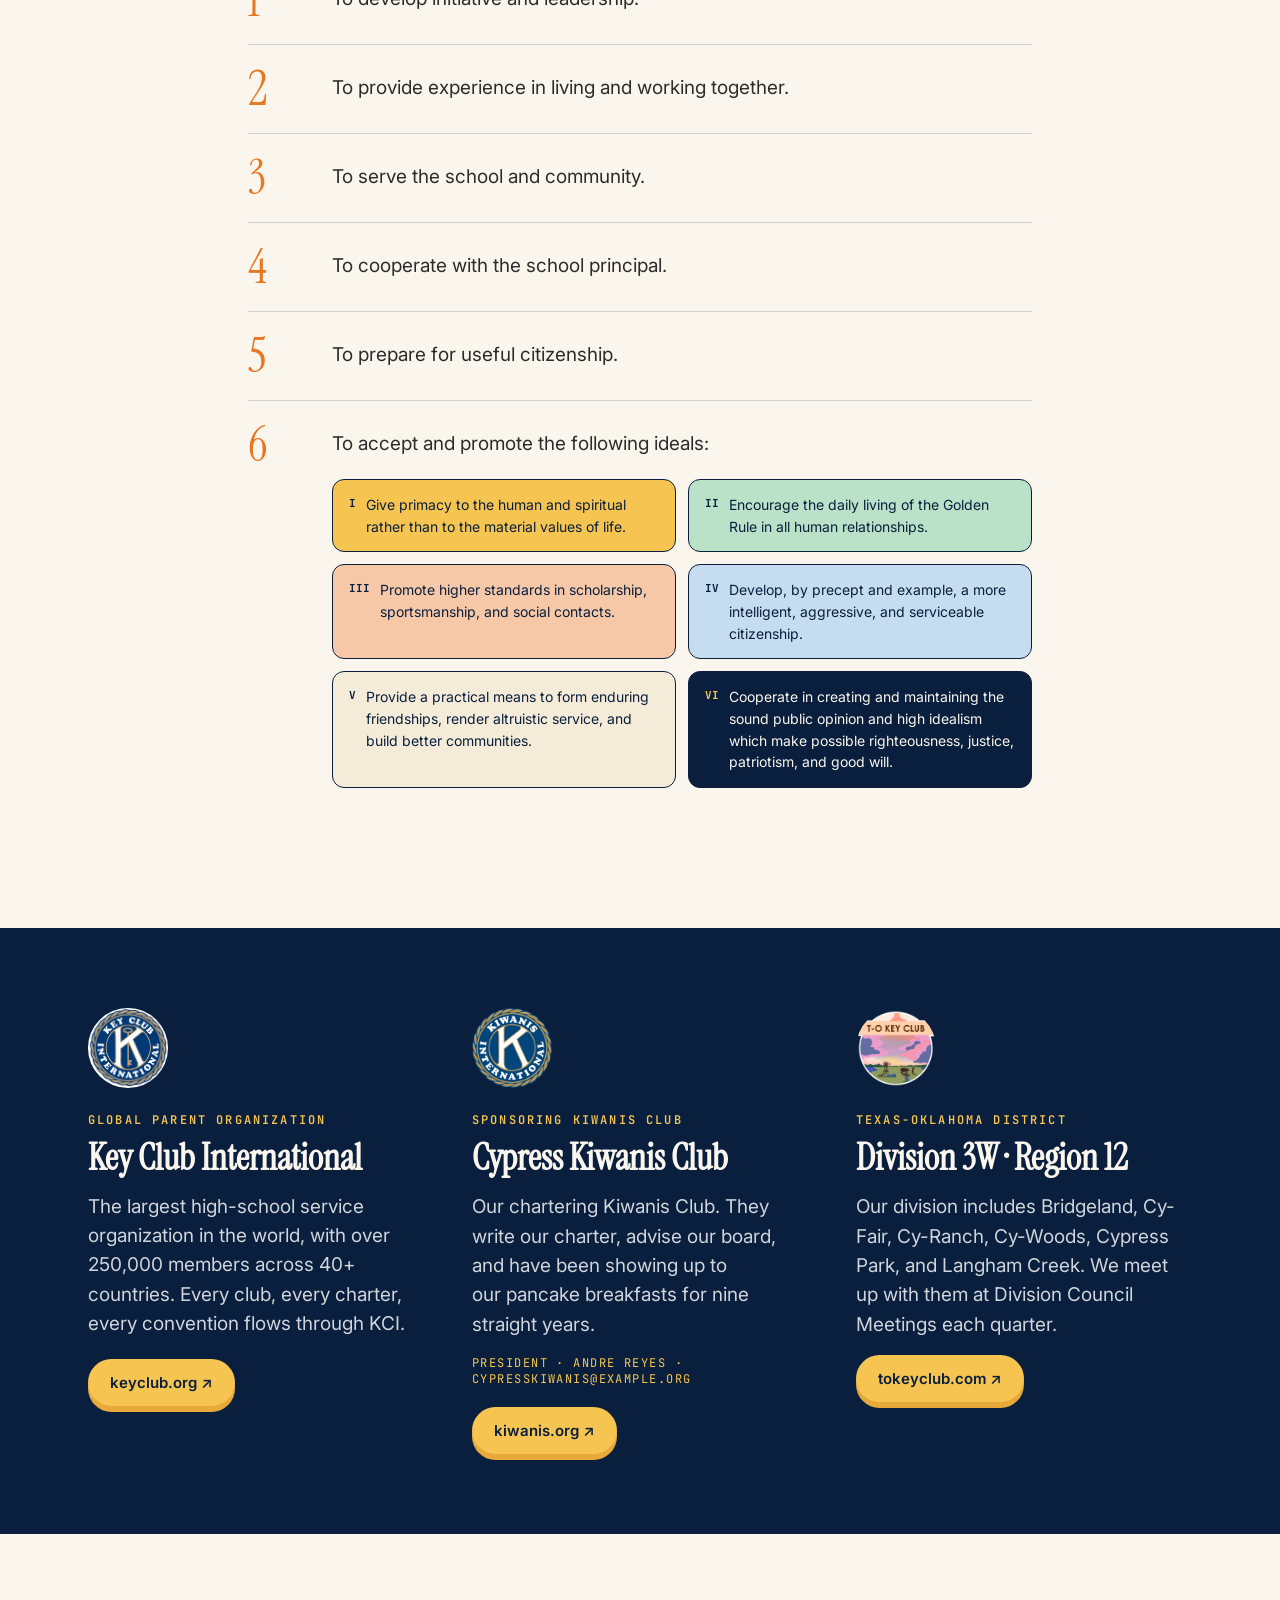
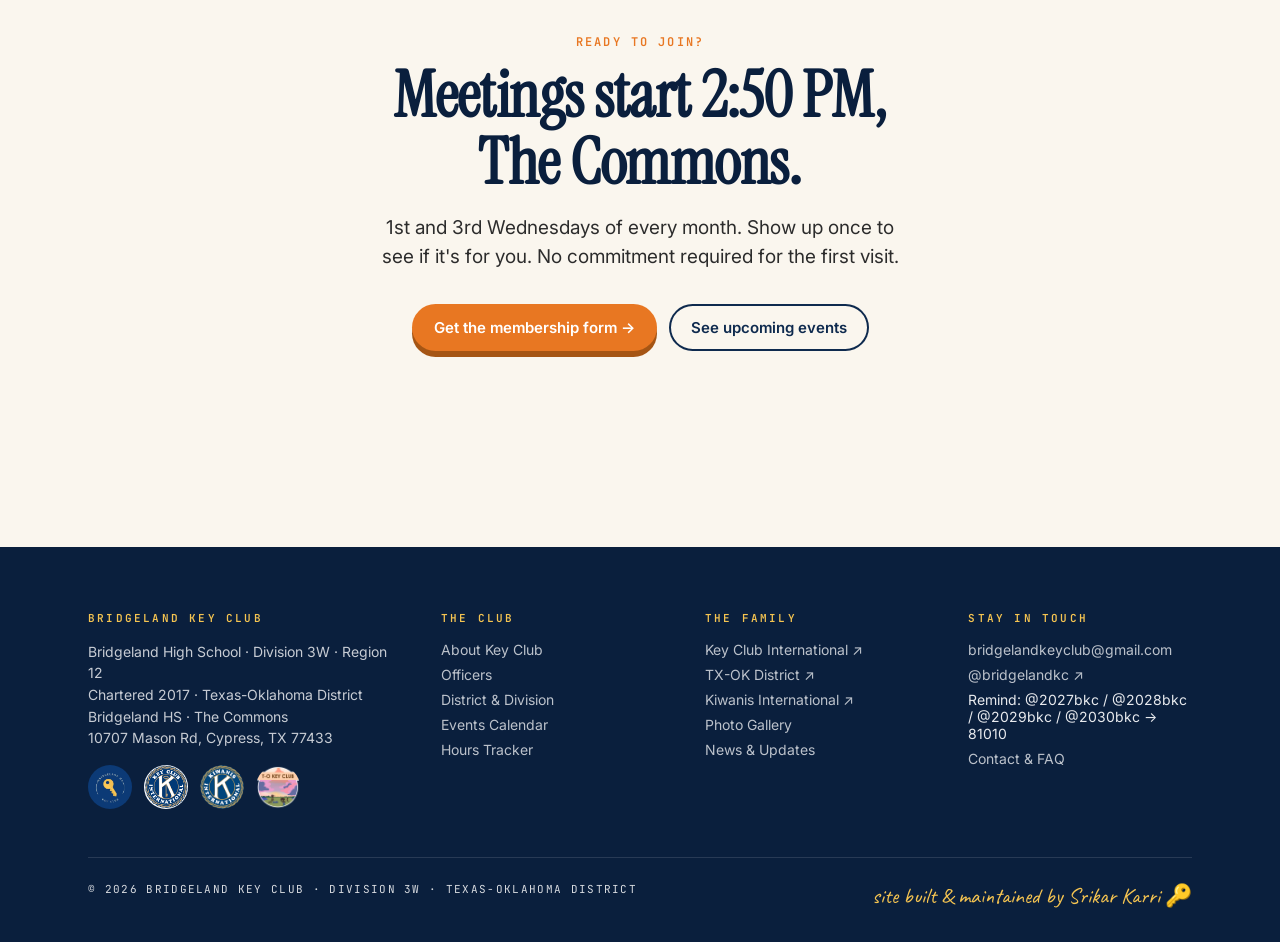
==== commit bd0d048d: "Retire Class of 2026 Remind code, add Class of 2030 Co-Authored-By: Claude Sonnet 5 <noreply@anthrop" ====
--- a/about.html
+++ b/about.html
@@ -279,7 +279,7 @@
           <ul>
             <li><a href="mailto:bridgelandkeyclub@gmail.com">bridgelandkeyclub@gmail.com</a></li>
             <li><a href="https://instagram.com/bridgelandkc" target="_blank" rel="noopener">@bridgelandkc ↗</a></li>
-            <li>Remind: @2026bkc / @2027bkc / @2028bkc / @2029bkc → 81010</li>
+            <li>Remind: @2027bkc / @2028bkc / @2029bkc / @2030bkc → 81010</li>
             <li><a href="contact.html">Contact &amp; FAQ</a></li>
           </ul>
         </div>
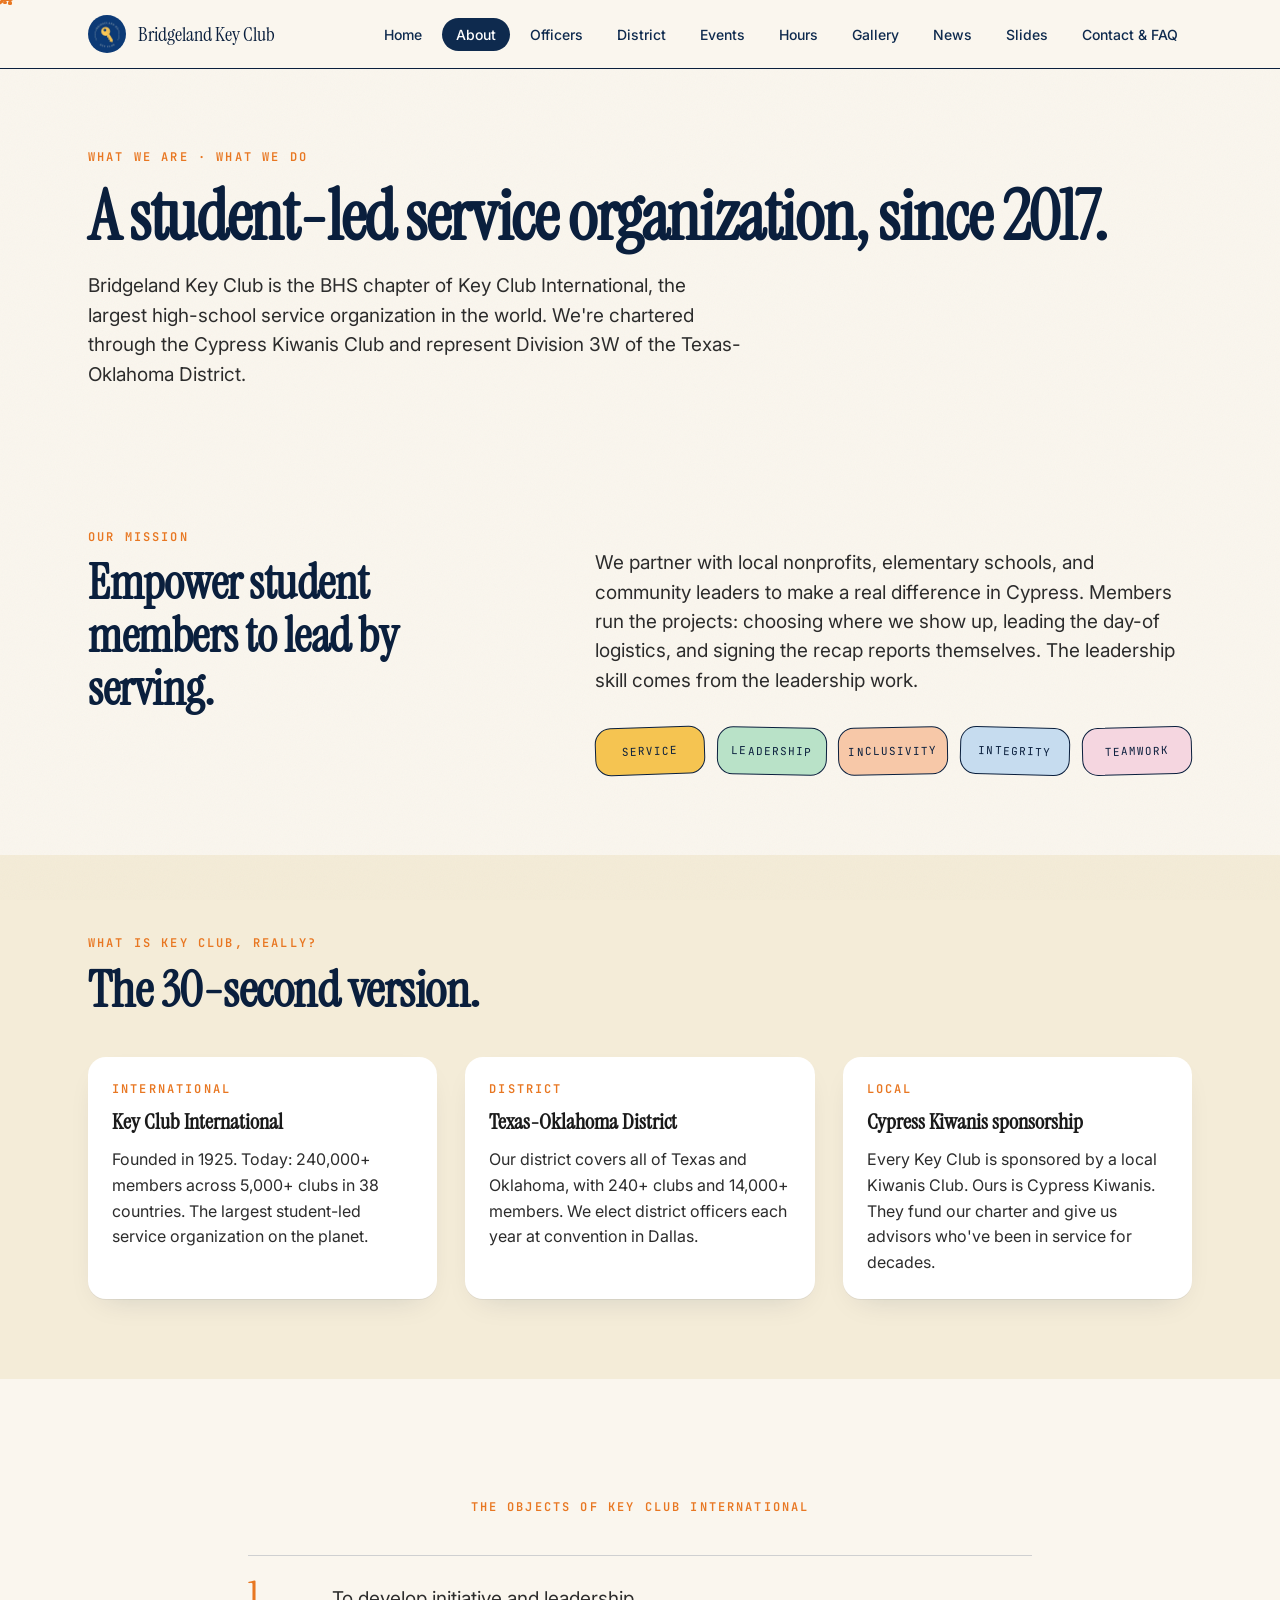
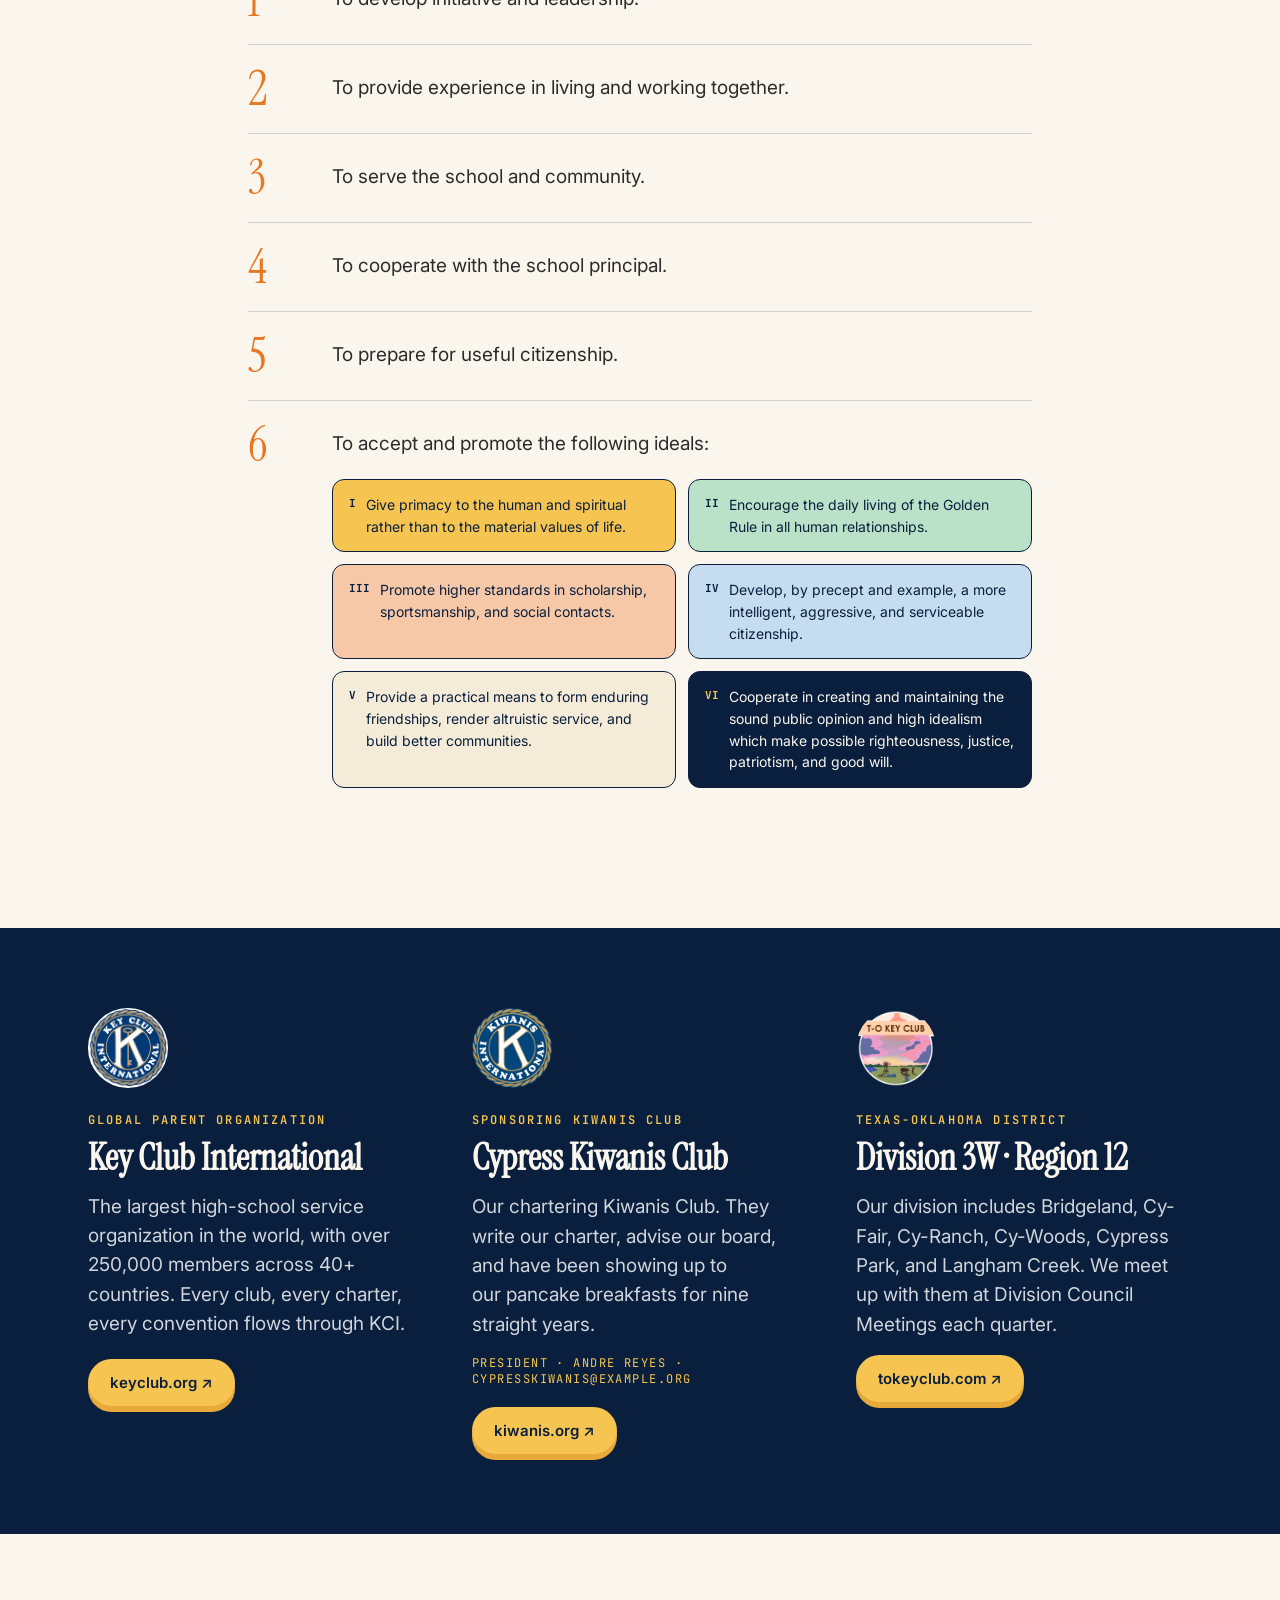
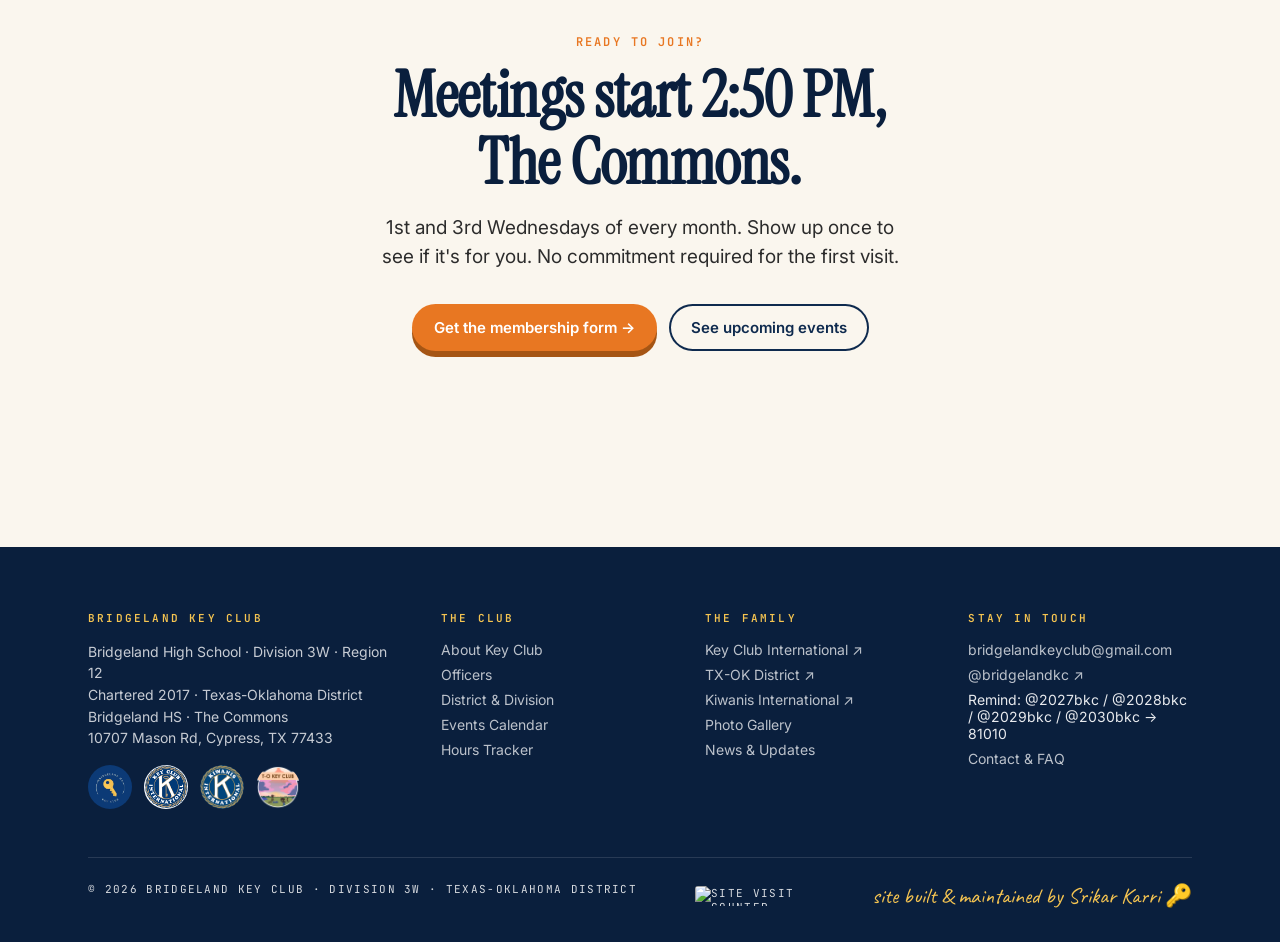
==== commit d757b44a: "Add sitewide visit counter to footer Embeds a live hitscounter.dev badge (no signup/API key) in the " ====
--- a/about.html
+++ b/about.html
@@ -286,6 +286,7 @@
       </div>
       <div class="footer-bottom">
         <span>© <span id="yr"></span> Bridgeland Key Club · Division 3W · Texas-Oklahoma District</span>
+        <span class="footer-visits"><img src="https://hitscounter.dev/api/hit?url=https://bridgeland-key-club.pages.dev/home&label=Site%20Visits&icon=eye&color=%230e2a4e" alt="Site visit counter" width="119" height="20" loading="lazy" /></span>
         <span class="footer-credit">site built &amp; maintained by Srikar Karri 🔑</span>
       </div>
     </div>
--- a/shared/styles.css
+++ b/shared/styles.css
@@ -346,6 +346,8 @@
   letter-spacing: 0;
   color: var(--butter);
 }
+.footer-visits { display: flex; align-items: center; }
+.footer-visits img { display: block; border-radius: 3px; }
 .footer-logos { display: flex; gap: 12px; margin-top: 16px; align-items: center; }
 .footer-logos img { width: 44px; height: 44px; border-radius: 50%; object-fit: cover; }
 
